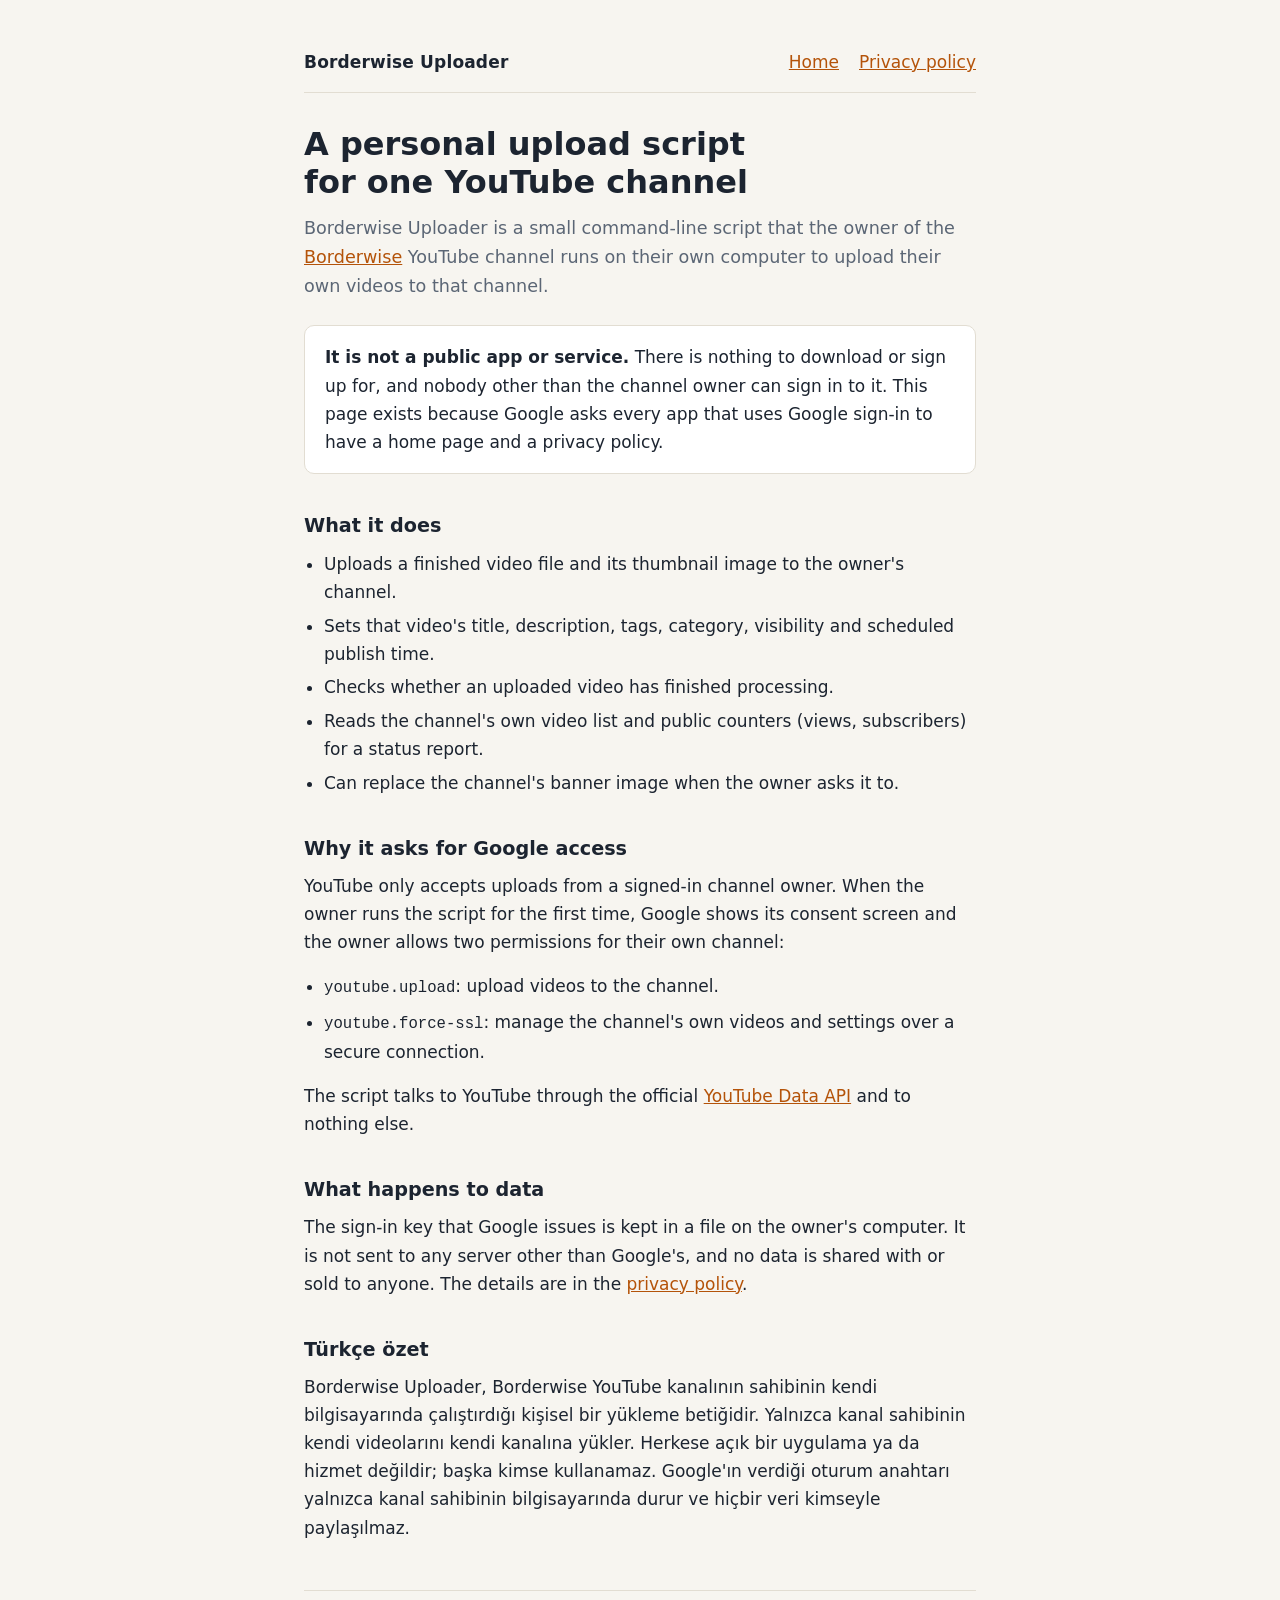
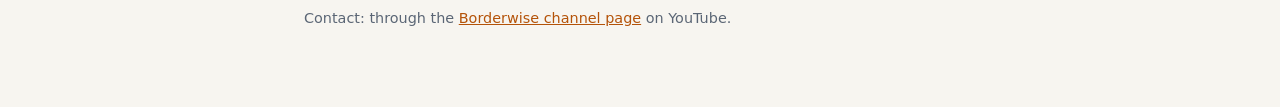
==== index.html @ c636bd29 "Borderwise Uploader home page and privacy policy" ====
<!doctype html>
<html lang="en">
<head>
<meta charset="utf-8">
<meta name="viewport" content="width=device-width, initial-scale=1">
<title>Borderwise Uploader</title>
<meta name="description" content="Borderwise Uploader is a personal script that uploads the Borderwise channel owner's own videos to their own YouTube channel.">
<link rel="stylesheet" href="style.css">
</head>
<body>
<main>
  <header class="site">
    <span class="name">Borderwise Uploader</span>
    <nav><a href="./">Home</a><a href="privacy.html">Privacy policy</a></nav>
  </header>

  <h1>A personal upload script for one YouTube channel</h1>
  <p class="lead">Borderwise Uploader is a small command-line script that the owner of the
  <a href="https://www.youtube.com/@borderwisegeo">Borderwise</a> YouTube channel runs on their own
  computer to upload their own videos to that channel.</p>

  <div class="card">
    <p><strong>It is not a public app or service.</strong> There is nothing to download or sign up for,
    and nobody other than the channel owner can sign in to it. This page exists because Google asks
    every app that uses Google sign-in to have a home page and a privacy policy.</p>
  </div>

  <h2>What it does</h2>
  <ul>
    <li>Uploads a finished video file and its thumbnail image to the owner's channel.</li>
    <li>Sets that video's title, description, tags, category, visibility and scheduled publish time.</li>
    <li>Checks whether an uploaded video has finished processing.</li>
    <li>Reads the channel's own video list and public counters (views, subscribers) for a status report.</li>
    <li>Can replace the channel's banner image when the owner asks it to.</li>
  </ul>

  <h2>Why it asks for Google access</h2>
  <p>YouTube only accepts uploads from a signed-in channel owner. When the owner runs the script for the
  first time, Google shows its consent screen and the owner allows two permissions for their own channel:</p>
  <ul>
    <li><code>youtube.upload</code>: upload videos to the channel.</li>
    <li><code>youtube.force-ssl</code>: manage the channel's own videos and settings over a secure connection.</li>
  </ul>
  <p>The script talks to YouTube through the official
  <a href="https://developers.google.com/youtube/v3">YouTube Data API</a> and to nothing else.</p>

  <h2>What happens to data</h2>
  <p>The sign-in key that Google issues is kept in a file on the owner's computer. It is not sent to any
  server other than Google's, and no data is shared with or sold to anyone. The details are in the
  <a href="privacy.html">privacy policy</a>.</p>

  <h2>Türkçe özet</h2>
  <p>Borderwise Uploader, Borderwise YouTube kanalının sahibinin kendi bilgisayarında çalıştırdığı kişisel
  bir yükleme betiğidir. Yalnızca kanal sahibinin kendi videolarını kendi kanalına yükler. Herkese açık bir
  uygulama ya da hizmet değildir; başka kimse kullanamaz. Google'ın verdiği oturum anahtarı yalnızca kanal
  sahibinin bilgisayarında durur ve hiçbir veri kimseyle paylaşılmaz.</p>

  <footer>
    <p>Contact: through the <a href="https://www.youtube.com/@borderwisegeo">Borderwise channel page</a> on YouTube.</p>
  </footer>
</main>
</body>
</html>
---- style.css ----
:root {
  --bg: #f7f5f0;
  --card: #ffffff;
  --text: #1c2430;
  --muted: #5b6675;
  --line: #e2ddd2;
  --accent: #b45309;
}
@media (prefers-color-scheme: dark) {
  :root {
    --bg: #10161f;
    --card: #17202c;
    --text: #e8ecf1;
    --muted: #9aa6b5;
    --line: #263242;
    --accent: #f5a524;
  }
}
* { box-sizing: border-box; }
html { -webkit-text-size-adjust: 100%; }
body {
  margin: 0;
  background: var(--bg);
  color: var(--text);
  font: 17px/1.65 system-ui, -apple-system, "Segoe UI", Roboto, Helvetica, Arial, sans-serif;
}
main {
  max-width: 44rem;
  margin: 0 auto;
  padding: 3rem 1rem 4rem;
}
header.site {
  display: flex;
  flex-wrap: wrap;
  align-items: baseline;
  justify-content: space-between;
  gap: 0.5rem 1.5rem;
  padding-bottom: 1rem;
  margin-bottom: 2rem;
  border-bottom: 1px solid var(--line);
}
header.site .name { font-weight: 700; letter-spacing: 0.01em; }
header.site nav a { margin-left: 1.25rem; }
header.site nav a:first-child { margin-left: 0; }
h1 { font-size: 2rem; line-height: 1.2; margin: 0 0 0.75rem; text-wrap: balance; }
h2 { font-size: 1.2rem; margin: 2.25rem 0 0.5rem; }
p, ul { margin: 0 0 1rem; }
ul { padding-left: 1.25rem; }
li { margin-bottom: 0.35rem; }
a { color: var(--accent); }
.lead { font-size: 1.1rem; color: var(--muted); }
.card {
  background: var(--card);
  border: 1px solid var(--line);
  border-radius: 10px;
  padding: 1.1rem 1.25rem;
  margin: 1.5rem 0;
}
.card p:last-child, .card ul:last-child { margin-bottom: 0; }
code { font-family: ui-monospace, Consolas, monospace; font-size: 0.92em; overflow-wrap: anywhere; }
footer { margin-top: 3rem; padding-top: 1rem; border-top: 1px solid var(--line); color: var(--muted); font-size: 0.9rem; }
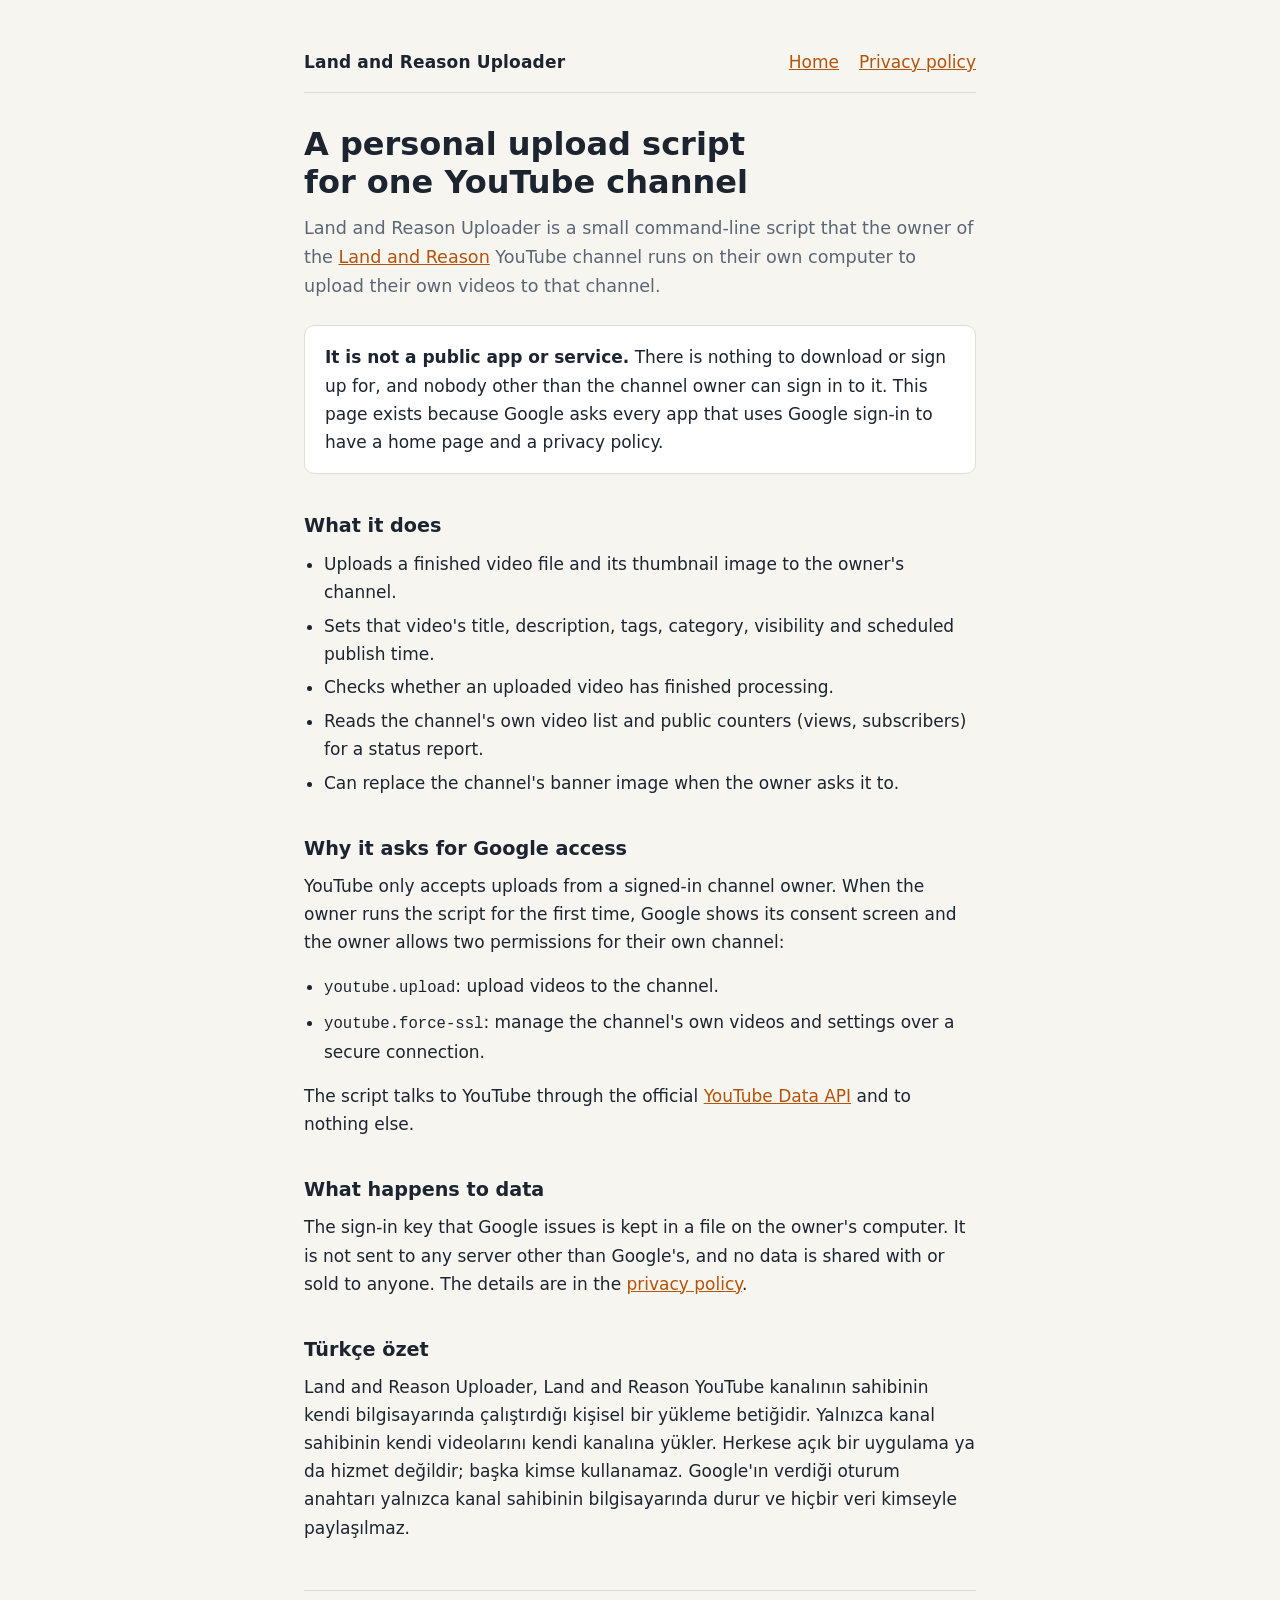
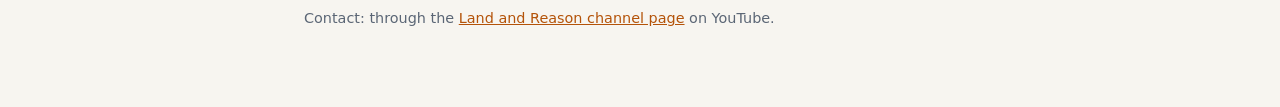
==== commit a5fa93e3: "Rename to Land and Reason Uploader" ====
--- a/index.html
+++ b/index.html
@@ -3,20 +3,20 @@
 <head>
 <meta charset="utf-8">
 <meta name="viewport" content="width=device-width, initial-scale=1">
-<title>Borderwise Uploader</title>
-<meta name="description" content="Borderwise Uploader is a personal script that uploads the Borderwise channel owner's own videos to their own YouTube channel.">
+<title>Land and Reason Uploader</title>
+<meta name="description" content="Land and Reason Uploader is a personal script that uploads the Land and Reason channel owner's own videos to their own YouTube channel.">
 <link rel="stylesheet" href="style.css">
 </head>
 <body>
 <main>
   <header class="site">
-    <span class="name">Borderwise Uploader</span>
+    <span class="name">Land and Reason Uploader</span>
     <nav><a href="./">Home</a><a href="privacy.html">Privacy policy</a></nav>
   </header>
 
   <h1>A personal upload script for one YouTube channel</h1>
-  <p class="lead">Borderwise Uploader is a small command-line script that the owner of the
-  <a href="https://www.youtube.com/@borderwisegeo">Borderwise</a> YouTube channel runs on their own
+  <p class="lead">Land and Reason Uploader is a small command-line script that the owner of the
+  <a href="https://www.youtube.com/channel/UCgRWpKCoqRoCqMeAG-kdyhQ">Land and Reason</a> YouTube channel runs on their own
   computer to upload their own videos to that channel.</p>
 
   <div class="card">
@@ -50,13 +50,13 @@
   <a href="privacy.html">privacy policy</a>.</p>
 
   <h2>Türkçe özet</h2>
-  <p>Borderwise Uploader, Borderwise YouTube kanalının sahibinin kendi bilgisayarında çalıştırdığı kişisel
+  <p>Land and Reason Uploader, Land and Reason YouTube kanalının sahibinin kendi bilgisayarında çalıştırdığı kişisel
   bir yükleme betiğidir. Yalnızca kanal sahibinin kendi videolarını kendi kanalına yükler. Herkese açık bir
   uygulama ya da hizmet değildir; başka kimse kullanamaz. Google'ın verdiği oturum anahtarı yalnızca kanal
   sahibinin bilgisayarında durur ve hiçbir veri kimseyle paylaşılmaz.</p>
 
   <footer>
-    <p>Contact: through the <a href="https://www.youtube.com/@borderwisegeo">Borderwise channel page</a> on YouTube.</p>
+    <p>Contact: through the <a href="https://www.youtube.com/channel/UCgRWpKCoqRoCqMeAG-kdyhQ">Land and Reason channel page</a> on YouTube.</p>
   </footer>
 </main>
 </body>
